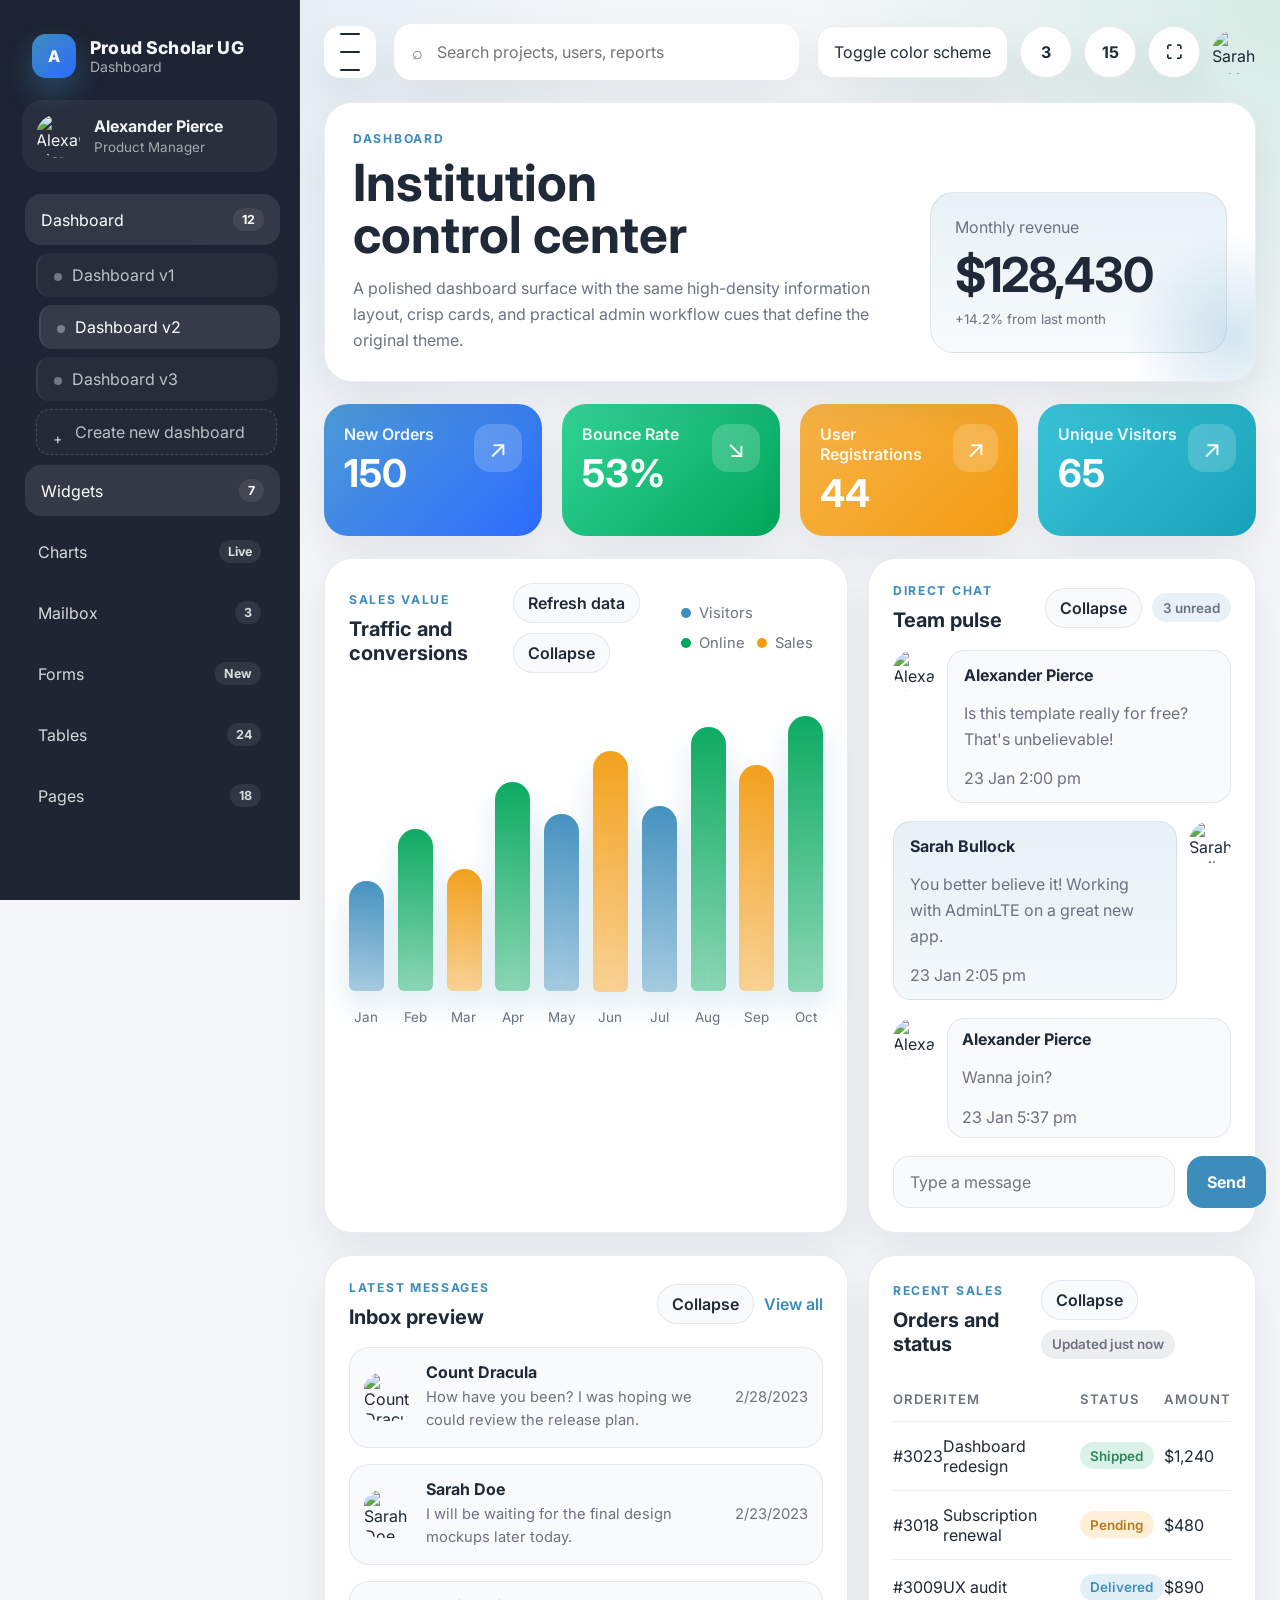
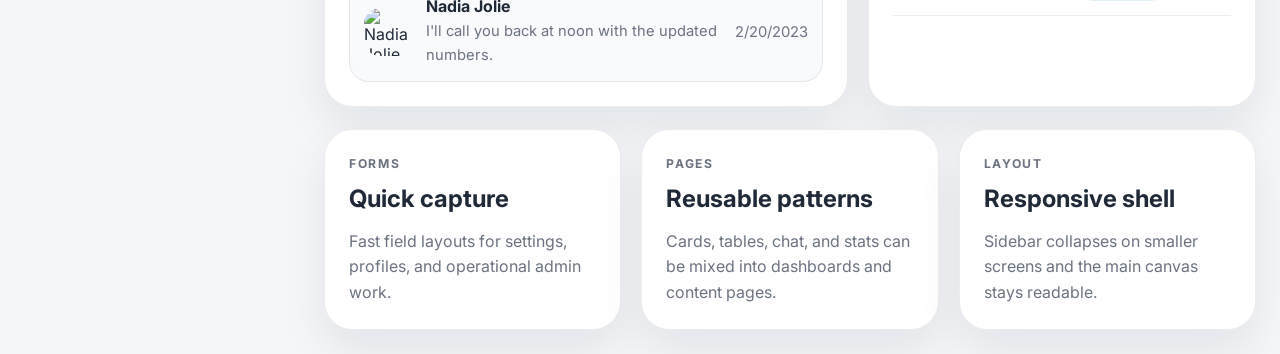
==== Proud-Scholar-UG/index.html @ bc89ce85 "first commit" ====
<!doctype html>
<html lang="en" data-theme="light">
  <head>
    <meta charset="UTF-8" />
    <meta name="viewport" content="width=device-width, initial-scale=1.0" />
    <title>Proud Scholar UG</title>
    <meta
      name="description"
      content="A responsive AdminLTE v4 inspired dashboard implementation with sidebar, navbar, cards, chat, and sales analytics."
    />
    <link rel="preconnect" href="https://fonts.googleapis.com" />
    <link rel="preconnect" href="https://fonts.gstatic.com" crossorigin />
    <link
      href="https://fonts.googleapis.com/css2?family=Inter:wght@400;500;600;700;800&display=swap"
      rel="stylesheet"
    />
    <link rel="stylesheet" href="styles.css" />
    <script defer src="app.js"></script>
  </head>
  <body>
    <div class="app-shell">
      <aside class="sidebar" aria-label="Primary navigation">
        <div class="brand">
          <div class="brand-mark">A</div>
          <div>
            <div class="brand-title">Proud Scholar UG</div>
            <div class="brand-subtitle">Dashboard</div>
          </div>
        </div>

        <div class="user-card">
          <img src="https://adminlte.io/themes/v4/assets/img/user2-160x160.jpg" alt="Alexander Pierce" />
          <div>
            <p>Alexander Pierce</p>
            <span>Product Manager</span>
          </div>
        </div>

        <nav class="menu">
          <div class="menu-group">
            <button class="menu-item menu-toggle" type="button" data-menu-toggle="dashboards" aria-expanded="false">
              <span>Dashboard</span><strong>12</strong>
            </button>
            <div class="menu-submenu" data-menu="dashboards" hidden>
              <a class="menu-subitem" href="#dashboard">Dashboard v1</a>
              <a class="menu-subitem" href="#widgets">Dashboard v2</a>
              <a class="menu-subitem" href="#pages">Dashboard v3</a>
              <button class="menu-subitem menu-subaction" type="button" data-create-dashboard>
                Create new dashboard
              </button>
            </div>
          </div>
          <a class="menu-item" href="#widgets"><span>Widgets</span><strong>7</strong></a>
          <a class="menu-item" href="#sales"><span>Charts</span><strong>Live</strong></a>
          <a class="menu-item" href="#messages"><span>Mailbox</span><strong>3</strong></a>
          <a class="menu-item" href="#forms"><span>Forms</span><strong>New</strong></a>
          <a class="menu-item" href="#tables"><span>Tables</span><strong>24</strong></a>
          <a class="menu-item" href="#pages"><span>Pages</span><strong>18</strong></a>
        </nav>

        
      </aside>

      <div class="backdrop" data-sidebar-close></div>

      <div class="main-area">
        <header class="topbar">
          <button class="icon-button" type="button" data-sidebar-toggle aria-label="Toggle sidebar">
            <span></span>
            <span></span>
            <span></span>
          </button>

          <div class="topbar-search" role="search">
            <span aria-hidden="true">⌕</span>
            <input type="search" placeholder="Search projects, users, reports" aria-label="Search" />
          </div>

          <div class="topbar-actions">
            <button class="pill-button" type="button" data-theme-toggle>Toggle color scheme</button>
            <div class="topbar-control">
              <button class="icon-chip" type="button" data-panel-toggle="messages" aria-haspopup="true" aria-expanded="false" aria-label="Messages">3</button>
              <div class="dropdown-panel" data-panel="messages" hidden>
                <div class="dropdown-head">
                  <strong>Messages</strong>
                  <span>3 unread</span>
                </div>
                <a href="#messages">Alexander Pierce invited you to a new project</a>
                <a href="#messages">Sarah Bullock shared updated mockups</a>
                <a href="#messages">Nadia Jolie sent a follow-up note</a>
              </div>
            </div>
            <div class="topbar-control">
              <button class="icon-chip" type="button" data-panel-toggle="notifications" aria-haspopup="true" aria-expanded="false" aria-label="Notifications">15</button>
              <div class="dropdown-panel" data-panel="notifications" hidden>
                <div class="dropdown-head">
                  <strong>Notifications</strong>
                  <span>15 unread</span>
                </div>
                <a href="#sales">New sales report generated</a>
                <a href="#tables">3 orders need review</a>
                <a href="#pages">System health is stable</a>
              </div>
            </div>
            <button class="icon-chip" type="button" data-fullscreen-toggle aria-label="Toggle fullscreen">⛶</button>
            <img class="avatar" src="https://adminlte.io/themes/v4/assets/img/user8-128x128.jpg" alt="Sarah Doe" />
          </div>
        </header>

        <section class="creator-panel card" data-creator-panel hidden aria-label="Create dashboard form">
          <div class="section-head creator-head">
            <div>
              <p class="eyebrow">Dashboard Builder</p>
              <h2>Create a new dashboard</h2>
            </div>
            <button class="tool-button" type="button" data-creator-close>Close</button>
          </div>

          <form class="creator-form" data-dashboard-form>
            <label class="field">
              <span>Role name</span>
              <input type="text" name="roleName" placeholder="Finance lead, sales manager, support lead" required />
            </label>

            <div class="field-grid">
              <label class="field">
                <span>Primary color</span>
                <input type="color" name="primaryColor" value="#3c8dbc" required />
              </label>
              <label class="field">
                <span>Accent color</span>
                <input type="color" name="accentColor" value="#00a65a" required />
              </label>
            </div>

            <label class="field">
              <span>Default mode</span>
              <select name="mode" class="select-input">
                <option value="light">Light</option>
                <option value="dark">Dark</option>
              </select>
            </label>

            <div class="field">
              <span>Sidebar features</span>
              <div class="feature-grid">
                <label><input type="checkbox" name="features" value="Overview" checked /> Overview</label>
                <label><input type="checkbox" name="features" value="Analytics" checked /> Analytics</label>
                <label><input type="checkbox" name="features" value="Messages" checked /> Messages</label>
                <label><input type="checkbox" name="features" value="Tasks" /> Tasks</label>
                <label><input type="checkbox" name="features" value="Tables" /> Tables</label>
                <label><input type="checkbox" name="features" value="Members" /> Members</label>
                <label><input type="checkbox" name="features" value="Settings" /> Settings</label>
                <label><input type="checkbox" name="features" value="Reports" /> Reports</label>
              </div>
            </div>

            <div class="creator-actions">
              <button class="pill-button primary-action" type="submit">Create dashboard</button>
              <p>Select the fields you want. The sidebar tree and content sections are generated from this form.</p>
            </div>
          </form>
        </section>

        <main class="content" id="dashboard">
          <section class="hero card">
            <div>
              <p class="eyebrow">Dashboard</p>
              <h1>Institution control center</h1>
              <p class="hero-copy">
                A polished dashboard surface with the same high-density information layout, crisp cards,
                and practical admin workflow cues that define the original theme.
              </p>
            </div>
            <div class="hero-metric">
              <span>Monthly revenue</span>
              <strong>$128,430</strong>
              <small>+14.2% from last month</small>
            </div>
          </section>

          <section class="stats-grid" aria-label="Key metrics">
            <article class="stat-card stat-blue">
              <div>
                <p>New Orders</p>
                <strong>150</strong>
              </div>
              <span>↗</span>
            </article>
            <article class="stat-card stat-green">
              <div>
                <p>Bounce Rate</p>
                <strong>53%</strong>
              </div>
              <span>↘</span>
            </article>
            <article class="stat-card stat-amber">
              <div>
                <p>User Registrations</p>
                <strong>44</strong>
              </div>
              <span>↗</span>
            </article>
            <article class="stat-card stat-cyan">
              <div>
                <p>Unique Visitors</p>
                <strong>65</strong>
              </div>
              <span>↗</span>
            </article>
          </section>

          <section class="layout-grid">
            <article class="card chart-card" id="sales">
              <div class="section-head">
                <div>
                  <p class="eyebrow">Sales Value</p>
                  <h2>Traffic and conversions</h2>
                </div>
                <div class="section-tools">
                  <button class="tool-button" type="button" data-chart-refresh>Refresh data</button>
                  <button class="tool-button" type="button" data-card-toggle="sales" aria-expanded="true">Collapse</button>
                </div>
                <div class="mini-legend">
                  <span><i class="dot blue"></i>Visitors</span>
                  <span><i class="dot green"></i>Online</span>
                  <span><i class="dot amber"></i>Sales</span>
                </div>
              </div>

              <div class="chart" aria-label="Sales value chart">
                <div class="chart-bars" aria-hidden="true">
                  <span style="--value: 38%"></span>
                  <span style="--value: 56%"></span>
                  <span style="--value: 42%"></span>
                  <span style="--value: 72%"></span>
                  <span style="--value: 61%"></span>
                  <span style="--value: 83%"></span>
                  <span style="--value: 64%"></span>
                  <span style="--value: 91%"></span>
                  <span style="--value: 78%"></span>
                  <span style="--value: 95%"></span>
                </div>
                <div class="chart-labels">
                  <span>Jan</span><span>Feb</span><span>Mar</span><span>Apr</span><span>May</span><span>Jun</span><span>Jul</span><span>Aug</span><span>Sep</span><span>Oct</span>
                </div>
              </div>
            </article>

            <article class="card chat-card" id="messages">
              <div class="section-head">
                <div>
                  <p class="eyebrow">Direct Chat</p>
                  <h2>Team pulse</h2>
                </div>
                <div class="section-tools">
                  <button class="tool-button" type="button" data-card-toggle="messages" aria-expanded="true">Collapse</button>
                  <span class="badge">3 unread</span>
                </div>
              </div>

              <div class="chat-thread">
                <div class="message incoming">
                  <img src="https://adminlte.io/themes/v4/assets/img/user1-128x128.jpg" alt="Alexander Pierce" />
                  <div>
                    <strong>Alexander Pierce</strong>
                    <p>Is this template really for free? That&apos;s unbelievable!</p>
                    <time>23 Jan 2:00 pm</time>
                  </div>
                </div>
                <div class="message outgoing">
                  <div>
                    <strong>Sarah Bullock</strong>
                    <p>You better believe it! Working with AdminLTE on a great new app.</p>
                    <time>23 Jan 2:05 pm</time>
                  </div>
                  <img src="https://adminlte.io/themes/v4/assets/img/user3-128x128.jpg" alt="Sarah Bullock" />
                </div>
                <div class="message incoming compact">
                  <img src="https://adminlte.io/themes/v4/assets/img/user1-128x128.jpg" alt="Alexander Pierce" />
                  <div>
                    <strong>Alexander Pierce</strong>
                    <p>Wanna join?</p>
                    <time>23 Jan 5:37 pm</time>
                  </div>
                </div>
              </div>

              <form class="chat-form" data-chat-form>
                <input type="text" placeholder="Type a message" aria-label="Type a message" />
                <button type="submit">Send</button>
              </form>
            </article>
          </section>

          <section class="layout-grid lower-grid" id="widgets">
            <article class="card list-card">
              <div class="section-head">
                <div>
                  <p class="eyebrow">Latest Messages</p>
                  <h2>Inbox preview</h2>
                </div>
                <div class="section-tools">
                  <button class="tool-button" type="button" data-card-toggle="inbox" aria-expanded="true">Collapse</button>
                  <a href="#" class="text-link">View all</a>
                </div>
              </div>

              <div class="message-list" id="inbox">
                <div class="message-row">
                  <img src="https://adminlte.io/themes/v4/assets/img/user2-160x160.jpg" alt="Count Dracula" />
                  <div>
                    <strong>Count Dracula</strong>
                    <p>How have you been? I was hoping we could review the release plan.</p>
                  </div>
                  <time>2/28/2023</time>
                </div>
                <div class="message-row">
                  <img src="https://adminlte.io/themes/v4/assets/img/user3-128x128.jpg" alt="Sarah Doe" />
                  <div>
                    <strong>Sarah Doe</strong>
                    <p>I will be waiting for the final design mockups later today.</p>
                  </div>
                  <time>2/23/2023</time>
                </div>
                <div class="message-row">
                  <img src="https://adminlte.io/themes/v4/assets/img/user4-128x128.jpg" alt="Nadia Jolie" />
                  <div>
                    <strong>Nadia Jolie</strong>
                    <p>I&apos;ll call you back at noon with the updated numbers.</p>
                  </div>
                  <time>2/20/2023</time>
                </div>
              </div>
            </article>

            <article class="card list-card" id="tables">
              <div class="section-head">
                <div>
                  <p class="eyebrow">Recent Sales</p>
                  <h2>Orders and status</h2>
                </div>
                <div class="section-tools">
                  <button class="tool-button" type="button" data-card-toggle="tables" aria-expanded="true">Collapse</button>
                  <span class="badge badge-soft">Updated just now</span>
                </div>
              </div>

              <table class="data-table" id="tables-body">
                <thead>
                  <tr>
                    <th>Order</th>
                    <th>Item</th>
                    <th>Status</th>
                    <th>Amount</th>
                  </tr>
                </thead>
                <tbody>
                  <tr>
                    <td>#3023</td>
                    <td>Dashboard redesign</td>
                    <td><span class="status status-green">Shipped</span></td>
                    <td>$1,240</td>
                  </tr>
                  <tr>
                    <td>#3018</td>
                    <td>Subscription renewal</td>
                    <td><span class="status status-amber">Pending</span></td>
                    <td>$480</td>
                  </tr>
                  <tr>
                    <td>#3009</td>
                    <td>UX audit</td>
                    <td><span class="status status-blue">Delivered</span></td>
                    <td>$890</td>
                  </tr>
                </tbody>
              </table>
            </article>
          </section>

          <section class="cards-row" id="pages">
            <article class="card feature-card" id="forms">
              <p class="eyebrow">Forms</p>
              <h2>Quick capture</h2>
              <p>Fast field layouts for settings, profiles, and operational admin work.</p>
            </article>
            <article class="card feature-card" id="pages-list">
              <p class="eyebrow">Pages</p>
              <h2>Reusable patterns</h2>
              <p>Cards, tables, chat, and stats can be mixed into dashboards and content pages.</p>
            </article>
            <article class="card feature-card">
              <p class="eyebrow">Layout</p>
              <h2>Responsive shell</h2>
              <p>Sidebar collapses on smaller screens and the main canvas stays readable.</p>
            </article>
          </section>
        </main>
      </div>
    </div>
    <div class="toast-stack" aria-live="polite" aria-atomic="true"></div>
  </body>
</html>
---- Proud-Scholar-UG/styles.css ----
:root {
  color-scheme: light;
  --bg: #f4f6f9;
  --surface: #ffffff;
  --surface-alt: #f8fafc;
  --surface-strong: #eef2f7;
  --text: #1f2937;
  --muted: #6b7280;
  --border: rgba(15, 23, 42, 0.08);
  --blue: #3c8dbc;
  --green: #00a65a;
  --amber: #f39c12;
  --cyan: #17a2b8;
  --shadow: 0 20px 45px rgba(15, 23, 42, 0.08);
  --radius-xl: 28px;
  --radius-lg: 22px;
  --radius-md: 16px;
}

html[data-theme="dark"] {
  color-scheme: dark;
  --bg: #0f172a;
  --surface: #111827;
  --surface-alt: #172033;
  --surface-strong: #1f2937;
  --text: #e5e7eb;
  --muted: #9ca3af;
  --border: rgba(255, 255, 255, 0.08);
  --shadow: 0 24px 50px rgba(0, 0, 0, 0.3);
}

* {
  box-sizing: border-box;
}

body {
  margin: 0;
  min-height: 100vh;
  font-family: "Inter", system-ui, -apple-system, BlinkMacSystemFont, "Segoe UI", sans-serif;
  color: var(--text);
  background:
    radial-gradient(circle at top left, rgba(60, 141, 188, 0.15), transparent 26%),
    radial-gradient(circle at top right, rgba(0, 166, 90, 0.12), transparent 20%),
    var(--bg);
}

img {
  display: block;
  max-width: 100%;
}

button,
input {
  font: inherit;
}

button {
  cursor: pointer;
}

.app-shell {
  display: grid;
  grid-template-columns: 300px minmax(0, 1fr);
  min-height: 100vh;
}

.app-shell.sidebar-collapsed {
  grid-template-columns: 96px minmax(0, 1fr);
}

.sidebar {
  position: sticky;
  top: 0;
  height: 100vh;
  padding: 26px 22px;
  background: rgba(17, 24, 39, 0.94);
  color: #f3f4f6;
  border-right: 1px solid rgba(255, 255, 255, 0.06);
  overflow: auto;
}

.app-shell.sidebar-collapsed .sidebar {
  padding-inline: 14px;
}

.app-shell.sidebar-collapsed .brand,
.app-shell.sidebar-collapsed .user-card,
.app-shell.sidebar-collapsed .sidebar-note {
  justify-content: center;
}

.app-shell.sidebar-collapsed .brand > div:last-child,
.app-shell.sidebar-collapsed .user-card div,
.app-shell.sidebar-collapsed .menu-item span,
.app-shell.sidebar-collapsed .menu-item strong,
.app-shell.sidebar-collapsed .sidebar-note {
  display: none;
}

.app-shell.sidebar-collapsed .menu-item {
  justify-content: center;
  padding-inline: 0;
}

.brand {
  display: flex;
  align-items: center;
  gap: 14px;
  padding: 8px 10px 22px;
}

.brand-mark {
  width: 44px;
  height: 44px;
  border-radius: 14px;
  display: grid;
  place-items: center;
  font-weight: 800;
  color: #fff;
  background: linear-gradient(135deg, var(--blue), #2d6cff);
  box-shadow: 0 14px 28px rgba(60, 141, 188, 0.35);
}

.brand-title {
  font-size: 1.1rem;
  font-weight: 800;
  letter-spacing: 0.01em;
}

.brand-subtitle {
  color: rgba(255, 255, 255, 0.62);
  font-size: 0.88rem;
}

.user-card {
  display: flex;
  align-items: center;
  gap: 14px;
  padding: 14px;
  border-radius: 20px;
  background: rgba(255, 255, 255, 0.05);
  margin-bottom: 22px;
}

.user-card img,
.avatar {
  width: 44px;
  height: 44px;
  border-radius: 50%;
  object-fit: cover;
}

.user-card p,
.user-card span {
  margin: 0;
}

.user-card p {
  font-weight: 700;
}

.user-card span {
  color: rgba(255, 255, 255, 0.58);
  font-size: 0.84rem;
}


.generated-dashboard-group {
  margin-top: 4px;
}

.generated-dashboard-group .menu-submenu {
  padding-left: 14px;
}

.generated-dashboard-toggle {
  border-left: 3px solid rgba(255, 255, 255, 0.18);
}
.menu {
  display: grid;
  gap: 10px;
}

.menu-group {
  display: grid;
  gap: 8px;
}
.menu-item {
  display: flex;
  align-items: center;
  justify-content: space-between;
  gap: 12px;
  padding: 14px 16px;
  color: rgba(255, 255, 255, 0.82);
  text-decoration: none;
  border-radius: 16px;
  background: transparent;
  transition: transform 180ms ease, background-color 180ms ease, color 180ms ease;
}

.menu-item:hover,
.menu-item.active {
  background: rgba(255, 255, 255, 0.09);
  color: #fff;
  transform: translateX(3px);
}

.menu-toggle {
  width: 100%;
  border: 0;
  text-align: left;
}

.menu-submenu {
  display: grid;
  gap: 8px;
  padding-left: 14px;
}

.menu-subitem {
  display: block;
  padding: 12px 16px;
  border-radius: 14px;
  color: rgba(255, 255, 255, 0.7);
  text-decoration: none;
  background: rgba(255, 255, 255, 0.04);
  border-left: 2px solid rgba(255, 255, 255, 0.08);
  transition: background-color 180ms ease, color 180ms ease, transform 180ms ease;
}

.menu-subitem:hover,
.menu-subitem.active {
  background: rgba(255, 255, 255, 0.1);
  color: #fff;
  transform: translateX(3px);
}

.menu-subitem::before {
  content: "";
  display: inline-block;
  width: 8px;
  height: 8px;
  margin-right: 10px;
  border-radius: 999px;
  background: rgba(255, 255, 255, 0.35);
  vertical-align: middle;
}

.menu-subaction {
  width: 100%;
  border: 1px dashed rgba(255, 255, 255, 0.18);
  background: rgba(255, 255, 255, 0.02);
  text-align: left;
}

.menu-subaction::before {
  content: "+";
  display: inline-grid;
  place-items: center;
  width: 8px;
  height: 8px;
  margin-right: 10px;
  border-radius: 999px;
  background: transparent;
  color: rgba(255, 255, 255, 0.8);
  font-size: 0.9rem;
  vertical-align: middle;
}
.menu-item strong {
  padding: 0.25rem 0.55rem;
  border-radius: 999px;
  background: rgba(255, 255, 255, 0.08);
  font-size: 0.78rem;
}

.app-shell.sidebar-collapsed .menu-submenu {
  display: none;
}

.sidebar-note {
  margin-top: 24px;
  padding: 18px;
  border-radius: 20px;
  background: linear-gradient(135deg, rgba(60, 141, 188, 0.16), rgba(15, 23, 42, 0));
  border: 1px solid rgba(255, 255, 255, 0.06);
}

.sidebar-note h2,
.hero h1,
.card h2,
.feature-card h2 {
  margin: 0;
}

.sidebar-note p,
.hero-copy,
.feature-card p,
.chat-thread p,
.message-row p {
  color: var(--muted);
  line-height: 1.6;
}

.backdrop {
  display: none;
}

.main-area {
  padding: 24px;
  min-width: 0;
}

.creator-panel {
  padding: 22px;
  margin-bottom: 22px;
  border: 1px solid var(--border);
}

.creator-head {
  margin-bottom: 16px;
}

.creator-form {
  display: grid;
  gap: 16px;
}

.field {
  display: grid;
  gap: 8px;
}

.field span {
  font-weight: 600;
}

.field input[type="text"] {
  min-height: 52px;
  padding: 0 16px;
  border-radius: 16px;
  border: 1px solid var(--border);
  background: var(--surface-alt);
  color: var(--text);
  outline: none;
}

.field input[type="color"] {
  width: 100%;
  min-height: 52px;
  padding: 6px;
  border-radius: 16px;
  border: 1px solid var(--border);
  background: var(--surface-alt);
}

.select-input {
  min-height: 52px;
  padding: 0 16px;
  border-radius: 16px;
  border: 1px solid var(--border);
  background: var(--surface-alt);
  color: var(--text);
  outline: none;
}

.field-grid {
  display: grid;
  grid-template-columns: repeat(2, minmax(0, 1fr));
  gap: 16px;
}

.feature-grid {
  display: grid;
  grid-template-columns: repeat(2, minmax(0, 1fr));
  gap: 12px;
  padding: 14px;
  border-radius: 18px;
  border: 1px solid var(--border);
  background: var(--surface-alt);
}

.feature-grid label {
  display: flex;
  align-items: center;
  gap: 10px;
  padding: 10px 12px;
  border-radius: 14px;
  background: var(--surface);
  border: 1px solid var(--border);
}

.creator-actions {
  display: flex;
  align-items: center;
  gap: 16px;
  justify-content: space-between;
  flex-wrap: wrap;
}

.creator-actions p {
  margin: 0;
  color: var(--muted);
  max-width: 48ch;
}

.primary-action {
  background: linear-gradient(135deg, var(--blue), #2d6cff);
  color: #fff;
  border: 0;
}

.custom-dashboard {
  padding: 24px;
  border-top: 4px solid var(--dashboard-primary, var(--blue));
  background: linear-gradient(180deg, rgba(60, 141, 188, 0.04), transparent 22%), var(--surface);
}

.custom-dashboard-grid {
  display: grid;
  grid-template-columns: repeat(2, minmax(0, 1fr));
  gap: 18px;
  margin-top: 18px;
}

.custom-feature-card {
  padding: 18px;
  border-radius: 20px;
  background: var(--surface-alt);
  border: 1px solid var(--border);
  border-top: 3px solid var(--dashboard-accent, var(--green));
}

.custom-feature-card h3 {
  margin: 0 0 10px;
  font-size: 1rem;
}

.feature-pills {
  display: flex;
  flex-wrap: wrap;
  gap: 8px;
}

.feature-pill {
  padding: 0.35rem 0.7rem;
  border-radius: 999px;
  font-size: 0.82rem;
  color: #fff;
}

.custom-dashboard .eyebrow {
  color: var(--dashboard-primary, var(--blue));
}

.topbar {
  display: grid;
  grid-template-columns: auto minmax(0, 1fr) auto;
  gap: 18px;
  align-items: center;
  margin-bottom: 22px;
}

.icon-button {
  width: 52px;
  height: 52px;
  border: 0;
  border-radius: 16px;
  background: var(--surface);
  box-shadow: var(--shadow);
  display: grid;
  place-items: center;
  gap: 4px;
}

.icon-button span {
  width: 20px;
  height: 2px;
  border-radius: 999px;
  background: var(--text);
  display: block;
}

.topbar-search {
  display: flex;
  align-items: center;
  gap: 12px;
  min-height: 56px;
  padding: 0 18px;
  border-radius: 18px;
  background: var(--surface);
  box-shadow: var(--shadow);
}

.topbar-search span {
  color: var(--muted);
  font-size: 1.1rem;
}

.topbar-search input {
  width: 100%;
  border: 0;
  background: transparent;
  outline: none;
  color: var(--text);
}

.topbar-actions {
  display: flex;
  align-items: center;
  gap: 12px;
}

.topbar-control {
  position: relative;
}

.pill-button,
.icon-chip {
  min-height: 52px;
  padding: 0 16px;
  border-radius: 16px;
  border: 1px solid var(--border);
  background: var(--surface);
  color: var(--text);
  box-shadow: var(--shadow);
}

.icon-chip {
  width: 52px;
  padding: 0;
  border-radius: 50%;
  font-weight: 700;
}

.dropdown-panel {
  position: absolute;
  top: calc(100% + 12px);
  right: 0;
  width: min(92vw, 320px);
  padding: 12px;
  border-radius: 20px;
  background: var(--surface);
  border: 1px solid var(--border);
  box-shadow: var(--shadow);
  z-index: 25;
}

.dropdown-head {
  display: flex;
  align-items: baseline;
  justify-content: space-between;
  gap: 12px;
  padding: 6px 6px 12px;
  border-bottom: 1px solid var(--border);
  margin-bottom: 8px;
}

.dropdown-head strong {
  font-size: 0.96rem;
}

.dropdown-head span {
  font-size: 0.84rem;
  color: var(--muted);
}

.dropdown-panel a {
  display: block;
  padding: 10px 6px;
  border-radius: 12px;
  color: var(--text);
  text-decoration: none;
}

.dropdown-panel a:hover {
  background: var(--surface-alt);
}

.content {
  display: grid;
  gap: 22px;
}

.card {
  background: var(--surface);
  border: 1px solid var(--border);
  border-radius: var(--radius-xl);
  box-shadow: var(--shadow);
}

.hero {
  display: grid;
  grid-template-columns: minmax(0, 1.5fr) minmax(220px, 0.8fr);
  gap: 20px;
  padding: 28px;
  overflow: hidden;
  position: relative;
}

.hero::after {
  content: "";
  position: absolute;
  inset: auto -80px -60px auto;
  width: 210px;
  height: 210px;
  border-radius: 50%;
  background: radial-gradient(circle, rgba(60, 141, 188, 0.22), transparent 70%);
}

.eyebrow {
  margin: 0 0 10px;
  text-transform: uppercase;
  letter-spacing: 0.14em;
  font-size: 0.76rem;
  font-weight: 700;
  color: var(--blue);
}

.hero h1 {
  font-size: clamp(2rem, 4vw, 3.4rem);
  line-height: 1.02;
  max-width: 12ch;
}

.hero-copy {
  max-width: 60ch;
  margin-bottom: 0;
}

.hero-metric {
  align-self: end;
  padding: 24px;
  border-radius: 24px;
  background: linear-gradient(180deg, rgba(60, 141, 188, 0.12), rgba(60, 141, 188, 0.04));
  border: 1px solid var(--border);
}

.hero-metric span,
.hero-metric small,
.section-head .badge,
.message-row time,
.chat-thread time {
  color: var(--muted);
}

.hero-metric strong {
  display: block;
  margin: 8px 0 4px;
  font-size: clamp(1.8rem, 4vw, 3rem);
  letter-spacing: -0.04em;
}

.stats-grid,
.layout-grid,
.cards-row {
  display: grid;
  gap: 20px;
}

.stats-grid {
  grid-template-columns: repeat(4, minmax(0, 1fr));
}

.stat-card {
  padding: 20px;
  border-radius: 24px;
  color: #fff;
  display: flex;
  align-items: flex-start;
  justify-content: space-between;
  min-height: 132px;
  box-shadow: var(--shadow);
}

.stat-card p,
.stat-card strong {
  margin: 0;
}

.stat-card p {
  font-weight: 600;
  opacity: 0.92;
}

.stat-card strong {
  display: block;
  margin-top: 10px;
  font-size: 2.4rem;
  line-height: 1;
}

.stat-card span {
  font-size: 1.5rem;
  width: 48px;
  height: 48px;
  display: grid;
  place-items: center;
  border-radius: 16px;
  background: rgba(255, 255, 255, 0.18);
}

.stat-blue {
  background: linear-gradient(135deg, #4c9bd6, #2d6cff);
}

.stat-green {
  background: linear-gradient(135deg, #34d399, #00a65a);
}

.stat-amber {
  background: linear-gradient(135deg, #f6b347, #f39c12);
}

.stat-cyan {
  background: linear-gradient(135deg, #3bc4d9, #17a2b8);
}

.layout-grid {
  grid-template-columns: minmax(0, 1.35fr) minmax(0, 1fr);
}

.chart-card,
.chat-card,
.list-card,
.feature-card {
  padding: 24px;
}

.section-head {
  display: flex;
  align-items: center;
  justify-content: space-between;
  gap: 14px;
  margin-bottom: 18px;
}

.section-tools {
  display: flex;
  align-items: center;
  flex-wrap: wrap;
  gap: 10px;
}

.tool-button {
  min-height: 40px;
  padding: 0 14px;
  border-radius: 999px;
  border: 1px solid var(--border);
  background: var(--surface-alt);
  color: var(--text);
  font-weight: 600;
}

.section-head h2 {
  font-size: 1.25rem;
}

.mini-legend {
  display: flex;
  align-items: center;
  flex-wrap: wrap;
  gap: 12px;
  color: var(--muted);
  font-size: 0.92rem;
}

.mini-legend span {
  display: inline-flex;
  align-items: center;
  gap: 8px;
}

.dot {
  width: 10px;
  height: 10px;
  border-radius: 50%;
  display: inline-block;
}

.dot.blue {
  background: var(--blue);
}

.dot.green {
  background: var(--green);
}

.dot.amber {
  background: var(--amber);
}

.chart {
  display: grid;
  gap: 18px;
}

.chart-bars {

.card.is-collapsed > :not(.section-head) {
  display: none;
}

.card.is-collapsed {
  min-height: auto;
}
  min-height: 300px;
  display: grid;
  grid-template-columns: repeat(10, minmax(0, 1fr));
  align-items: end;
  gap: 14px;
  padding: 10px 0 0;
}

.chart-bars span {
  display: block;
  height: var(--value);
  min-height: 36px;
  border-radius: 18px 18px 6px 6px;
  background: linear-gradient(180deg, rgba(60, 141, 188, 0.95), rgba(60, 141, 188, 0.45));
  box-shadow: 0 16px 30px rgba(60, 141, 188, 0.18);
  animation: rise 700ms ease both;
}

.chart-bars span:nth-child(2n) {
  background: linear-gradient(180deg, rgba(0, 166, 90, 0.95), rgba(0, 166, 90, 0.45));
}

.chart-bars span:nth-child(3n) {
  background: linear-gradient(180deg, rgba(243, 156, 18, 0.95), rgba(243, 156, 18, 0.45));
}

.chart-labels {
  display: grid;
  grid-template-columns: repeat(10, minmax(0, 1fr));
  gap: 14px;
  color: var(--muted);
  font-size: 0.84rem;
  text-align: center;
}

.chat-thread {
  display: grid;
  gap: 18px;
}

.message {
  display: flex;
  align-items: flex-start;
  gap: 12px;
}

.message img {
  width: 42px;
  height: 42px;
  border-radius: 50%;
  object-fit: cover;
  flex: 0 0 auto;
}

.message div {
  flex: 1;
  padding: 14px 16px;
  border-radius: 18px;
  background: var(--surface-alt);
  border: 1px solid var(--border);
}

.message.outgoing {
  justify-content: flex-end;
}

.message.outgoing div {
  background: linear-gradient(180deg, rgba(60, 141, 188, 0.12), rgba(60, 141, 188, 0.06));
}

.message.compact div {
  padding: 10px 14px;
}

.message strong,
.message-row strong {
  display: block;
  margin-bottom: 4px;
}

.chat-form {
  display: flex;
  gap: 12px;
  margin-top: 18px;
}

.chat-form input {
  flex: 1;
  min-height: 52px;
  border-radius: 16px;
  border: 1px solid var(--border);
  background: var(--surface-alt);
  color: var(--text);
  padding: 0 16px;
  outline: none;
}

.chat-form button {
  border: 0;
  padding: 0 20px;
  border-radius: 16px;
  background: var(--blue);
  color: #fff;
  font-weight: 700;
}

.text-link {
  color: var(--blue);
  text-decoration: none;
  font-weight: 600;
}

.message-list {
  display: grid;
  gap: 16px;
}

.message-row {
  display: grid;
  grid-template-columns: 48px minmax(0, 1fr) auto;
  gap: 14px;
  align-items: center;
  padding: 14px;
  border-radius: 20px;
  background: var(--surface-alt);
  border: 1px solid var(--border);
}

.message-row img {
  width: 48px;
  height: 48px;
  border-radius: 16px;
  object-fit: cover;
}

.message-row p,
.message-row time {
  margin: 0;
  font-size: 0.92rem;
}

.data-table {
  width: 100%;
  border-collapse: collapse;
}

.data-table.is-collapsed {
  display: none;
}

.data-table th,
.data-table td {
  padding: 14px 0;
  border-bottom: 1px solid var(--border);
  text-align: left;
}

.data-table th {
  color: var(--muted);
  font-size: 0.82rem;
  font-weight: 600;
  text-transform: uppercase;
  letter-spacing: 0.08em;
}

.status {
  display: inline-flex;
  align-items: center;
  padding: 0.35rem 0.65rem;
  border-radius: 999px;
  font-size: 0.84rem;
  font-weight: 600;
}

.status-green {
  background: rgba(0, 166, 90, 0.14);
  color: #2f855a;
}

.status-amber {
  background: rgba(243, 156, 18, 0.16);
  color: #b7791f;
}

.status-blue {
  background: rgba(60, 141, 188, 0.14);
  color: var(--blue);
}

.badge {
  padding: 0.4rem 0.7rem;
  border-radius: 999px;
  background: rgba(60, 141, 188, 0.12);
  color: var(--blue);
  font-weight: 600;
  font-size: 0.84rem;
}

.badge-soft {
  background: rgba(107, 114, 128, 0.12);
  color: var(--muted);
}

.cards-row {
  grid-template-columns: repeat(3, minmax(0, 1fr));
}

.feature-card p:last-child {
  margin-bottom: 0;
}

.toast-stack {
  position: fixed;
  right: 20px;
  bottom: 20px;
  display: grid;
  gap: 12px;
  z-index: 40;
}

.toast {
  min-width: 240px;
  max-width: 320px;
  padding: 14px 16px;
  border-radius: 18px;
  background: var(--surface);
  border: 1px solid var(--border);
  box-shadow: var(--shadow);
}

.toast strong {
  display: block;
  margin-bottom: 4px;
}

.toast p {
  margin: 0;
  color: var(--muted);
  font-size: 0.92rem;
}

@keyframes rise {
  from {
    transform: scaleY(0.4);
    transform-origin: bottom;
    opacity: 0.4;
  }
  to {
    transform: scaleY(1);
    opacity: 1;
  }
}

@media (max-width: 1200px) {
  .stats-grid {
    grid-template-columns: repeat(2, minmax(0, 1fr));
  }

  .layout-grid,
  .cards-row,
  .hero {
    grid-template-columns: 1fr;
  }
}

@media (max-width: 980px) {
  .app-shell {
    grid-template-columns: 1fr;
  }

  .app-shell.sidebar-collapsed {
    grid-template-columns: 1fr;
  }

  .sidebar {
    position: fixed;
    inset: 0 auto 0 0;
    width: min(86vw, 320px);
    transform: translateX(-102%);
    transition: transform 220ms ease;
    z-index: 30;
  }

  .app-shell.sidebar-open .sidebar {
    transform: translateX(0);
  }

  .backdrop {
    display: block;
    position: fixed;
    inset: 0;
    background: rgba(15, 23, 42, 0.48);
    opacity: 0;
    pointer-events: none;
    transition: opacity 220ms ease;
    z-index: 20;
  }

  .app-shell.sidebar-open .backdrop {
    opacity: 1;
    pointer-events: auto;
  }

  .main-area {
    padding: 18px;
  }

  .topbar {
    grid-template-columns: auto 1fr;
  }

  .topbar-actions {
    grid-column: 1 / -1;
    justify-content: flex-end;
    flex-wrap: wrap;
  }
}

@media (max-width: 640px) {
  .stats-grid,
  .cards-row {
    grid-template-columns: 1fr;
  }

  .section-head,
  .chat-form,
  .message-row {
    grid-template-columns: 1fr;
  }

  .section-head {
    align-items: flex-start;
    flex-direction: column;
  }

  .topbar {
    grid-template-columns: 1fr;
  }

  .topbar-search {
    order: 3;
    grid-column: 1 / -1;
  }

  .topbar-actions {
    justify-content: space-between;
  }

  .message-row {
    align-items: flex-start;
  }

  .dropdown-panel {
    left: 0;
    right: auto;
  }

  .chart-bars,
  .chart-labels {
    gap: 8px;
  }

  .toast-stack {
    left: 14px;
    right: 14px;
  }
}
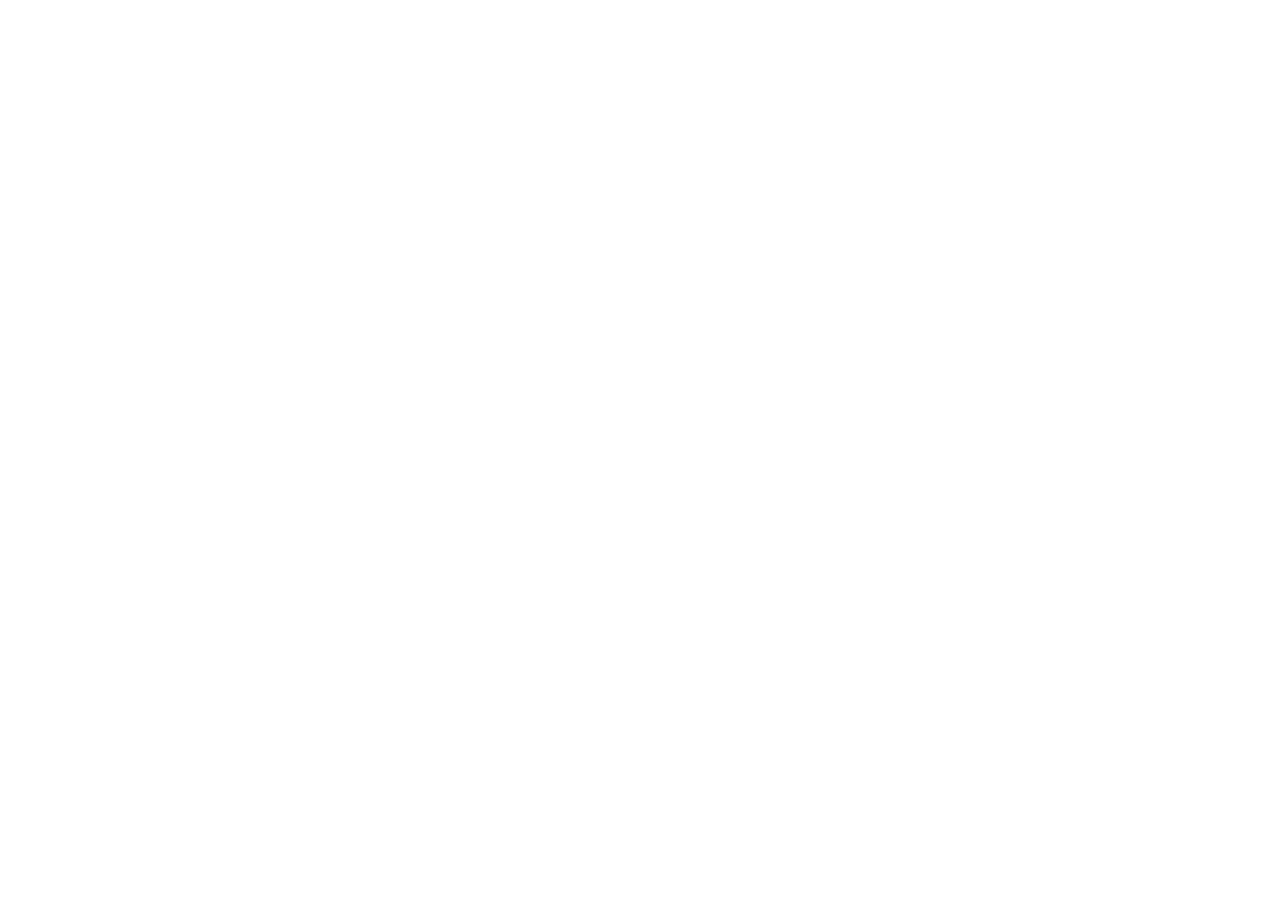
==== commit 1c2844d6: "Add dashboard-related migrations, signals, and debug scripts - Created a new migration for dashboard" ====
--- a/Proud-Scholar-UG/index.html
+++ b/Proud-Scholar-UG/index.html
@@ -14,391 +14,23 @@
       href="https://fonts.googleapis.com/css2?family=Inter:wght@400;500;600;700;800&display=swap"
       rel="stylesheet"
     />
-    <link rel="stylesheet" href="styles.css" />
-    <script defer src="app.js"></script>
+    <link rel="stylesheet" href="/static/styles.css" />
   </head>
   <body>
-    <div class="app-shell">
-      <aside class="sidebar" aria-label="Primary navigation">
-        <div class="brand">
-          <div class="brand-mark">A</div>
-          <div>
-            <div class="brand-title">Proud Scholar UG</div>
-            <div class="brand-subtitle">Dashboard</div>
-          </div>
-        </div>
-
-        <div class="user-card">
-          <img src="https://adminlte.io/themes/v4/assets/img/user2-160x160.jpg" alt="Alexander Pierce" />
-          <div>
-            <p>Alexander Pierce</p>
-            <span>Product Manager</span>
-          </div>
-        </div>
-
-        <nav class="menu">
-          <div class="menu-group">
-            <button class="menu-item menu-toggle" type="button" data-menu-toggle="dashboards" aria-expanded="false">
-              <span>Dashboard</span><strong>12</strong>
-            </button>
-            <div class="menu-submenu" data-menu="dashboards" hidden>
-              <a class="menu-subitem" href="#dashboard">Dashboard v1</a>
-              <a class="menu-subitem" href="#widgets">Dashboard v2</a>
-              <a class="menu-subitem" href="#pages">Dashboard v3</a>
-              <button class="menu-subitem menu-subaction" type="button" data-create-dashboard>
-                Create new dashboard
-              </button>
-            </div>
-          </div>
-          <a class="menu-item" href="#widgets"><span>Widgets</span><strong>7</strong></a>
-          <a class="menu-item" href="#sales"><span>Charts</span><strong>Live</strong></a>
-          <a class="menu-item" href="#messages"><span>Mailbox</span><strong>3</strong></a>
-          <a class="menu-item" href="#forms"><span>Forms</span><strong>New</strong></a>
-          <a class="menu-item" href="#tables"><span>Tables</span><strong>24</strong></a>
-          <a class="menu-item" href="#pages"><span>Pages</span><strong>18</strong></a>
-        </nav>
-
-        
-      </aside>
-
-      <div class="backdrop" data-sidebar-close></div>
-
-      <div class="main-area">
-        <header class="topbar">
-          <button class="icon-button" type="button" data-sidebar-toggle aria-label="Toggle sidebar">
-            <span></span>
-            <span></span>
-            <span></span>
-          </button>
-
-          <div class="topbar-search" role="search">
-            <span aria-hidden="true">⌕</span>
-            <input type="search" placeholder="Search projects, users, reports" aria-label="Search" />
-          </div>
-
-          <div class="topbar-actions">
-            <button class="pill-button" type="button" data-theme-toggle>Toggle color scheme</button>
-            <div class="topbar-control">
-              <button class="icon-chip" type="button" data-panel-toggle="messages" aria-haspopup="true" aria-expanded="false" aria-label="Messages">3</button>
-              <div class="dropdown-panel" data-panel="messages" hidden>
-                <div class="dropdown-head">
-                  <strong>Messages</strong>
-                  <span>3 unread</span>
-                </div>
-                <a href="#messages">Alexander Pierce invited you to a new project</a>
-                <a href="#messages">Sarah Bullock shared updated mockups</a>
-                <a href="#messages">Nadia Jolie sent a follow-up note</a>
-              </div>
-            </div>
-            <div class="topbar-control">
-              <button class="icon-chip" type="button" data-panel-toggle="notifications" aria-haspopup="true" aria-expanded="false" aria-label="Notifications">15</button>
-              <div class="dropdown-panel" data-panel="notifications" hidden>
-                <div class="dropdown-head">
-                  <strong>Notifications</strong>
-                  <span>15 unread</span>
-                </div>
-                <a href="#sales">New sales report generated</a>
-                <a href="#tables">3 orders need review</a>
-                <a href="#pages">System health is stable</a>
-              </div>
-            </div>
-            <button class="icon-chip" type="button" data-fullscreen-toggle aria-label="Toggle fullscreen">⛶</button>
-            <img class="avatar" src="https://adminlte.io/themes/v4/assets/img/user8-128x128.jpg" alt="Sarah Doe" />
-          </div>
-        </header>
-
-        <section class="creator-panel card" data-creator-panel hidden aria-label="Create dashboard form">
-          <div class="section-head creator-head">
-            <div>
-              <p class="eyebrow">Dashboard Builder</p>
-              <h2>Create a new dashboard</h2>
-            </div>
-            <button class="tool-button" type="button" data-creator-close>Close</button>
-          </div>
-
-          <form class="creator-form" data-dashboard-form>
-            <label class="field">
-              <span>Role name</span>
-              <input type="text" name="roleName" placeholder="Finance lead, sales manager, support lead" required />
-            </label>
-
-            <div class="field-grid">
-              <label class="field">
-                <span>Primary color</span>
-                <input type="color" name="primaryColor" value="#3c8dbc" required />
-              </label>
-              <label class="field">
-                <span>Accent color</span>
-                <input type="color" name="accentColor" value="#00a65a" required />
-              </label>
-            </div>
-
-            <label class="field">
-              <span>Default mode</span>
-              <select name="mode" class="select-input">
-                <option value="light">Light</option>
-                <option value="dark">Dark</option>
-              </select>
-            </label>
-
-            <div class="field">
-              <span>Sidebar features</span>
-              <div class="feature-grid">
-                <label><input type="checkbox" name="features" value="Overview" checked /> Overview</label>
-                <label><input type="checkbox" name="features" value="Analytics" checked /> Analytics</label>
-                <label><input type="checkbox" name="features" value="Messages" checked /> Messages</label>
-                <label><input type="checkbox" name="features" value="Tasks" /> Tasks</label>
-                <label><input type="checkbox" name="features" value="Tables" /> Tables</label>
-                <label><input type="checkbox" name="features" value="Members" /> Members</label>
-                <label><input type="checkbox" name="features" value="Settings" /> Settings</label>
-                <label><input type="checkbox" name="features" value="Reports" /> Reports</label>
-              </div>
-            </div>
-
-            <div class="creator-actions">
-              <button class="pill-button primary-action" type="submit">Create dashboard</button>
-              <p>Select the fields you want. The sidebar tree and content sections are generated from this form.</p>
-            </div>
-          </form>
-        </section>
-
-        <main class="content" id="dashboard">
-          <section class="hero card">
-            <div>
-              <p class="eyebrow">Dashboard</p>
-              <h1>Institution control center</h1>
-              <p class="hero-copy">
-                A polished dashboard surface with the same high-density information layout, crisp cards,
-                and practical admin workflow cues that define the original theme.
-              </p>
-            </div>
-            <div class="hero-metric">
-              <span>Monthly revenue</span>
-              <strong>$128,430</strong>
-              <small>+14.2% from last month</small>
-            </div>
-          </section>
-
-          <section class="stats-grid" aria-label="Key metrics">
-            <article class="stat-card stat-blue">
-              <div>
-                <p>New Orders</p>
-                <strong>150</strong>
-              </div>
-              <span>↗</span>
-            </article>
-            <article class="stat-card stat-green">
-              <div>
-                <p>Bounce Rate</p>
-                <strong>53%</strong>
-              </div>
-              <span>↘</span>
-            </article>
-            <article class="stat-card stat-amber">
-              <div>
-                <p>User Registrations</p>
-                <strong>44</strong>
-              </div>
-              <span>↗</span>
-            </article>
-            <article class="stat-card stat-cyan">
-              <div>
-                <p>Unique Visitors</p>
-                <strong>65</strong>
-              </div>
-              <span>↗</span>
-            </article>
-          </section>
-
-          <section class="layout-grid">
-            <article class="card chart-card" id="sales">
-              <div class="section-head">
-                <div>
-                  <p class="eyebrow">Sales Value</p>
-                  <h2>Traffic and conversions</h2>
-                </div>
-                <div class="section-tools">
-                  <button class="tool-button" type="button" data-chart-refresh>Refresh data</button>
-                  <button class="tool-button" type="button" data-card-toggle="sales" aria-expanded="true">Collapse</button>
-                </div>
-                <div class="mini-legend">
-                  <span><i class="dot blue"></i>Visitors</span>
-                  <span><i class="dot green"></i>Online</span>
-                  <span><i class="dot amber"></i>Sales</span>
-                </div>
-              </div>
-
-              <div class="chart" aria-label="Sales value chart">
-                <div class="chart-bars" aria-hidden="true">
-                  <span style="--value: 38%"></span>
-                  <span style="--value: 56%"></span>
-                  <span style="--value: 42%"></span>
-                  <span style="--value: 72%"></span>
-                  <span style="--value: 61%"></span>
-                  <span style="--value: 83%"></span>
-                  <span style="--value: 64%"></span>
-                  <span style="--value: 91%"></span>
-                  <span style="--value: 78%"></span>
-                  <span style="--value: 95%"></span>
-                </div>
-                <div class="chart-labels">
-                  <span>Jan</span><span>Feb</span><span>Mar</span><span>Apr</span><span>May</span><span>Jun</span><span>Jul</span><span>Aug</span><span>Sep</span><span>Oct</span>
-                </div>
-              </div>
-            </article>
-
-            <article class="card chat-card" id="messages">
-              <div class="section-head">
-                <div>
-                  <p class="eyebrow">Direct Chat</p>
-                  <h2>Team pulse</h2>
-                </div>
-                <div class="section-tools">
-                  <button class="tool-button" type="button" data-card-toggle="messages" aria-expanded="true">Collapse</button>
-                  <span class="badge">3 unread</span>
-                </div>
-              </div>
-
-              <div class="chat-thread">
-                <div class="message incoming">
-                  <img src="https://adminlte.io/themes/v4/assets/img/user1-128x128.jpg" alt="Alexander Pierce" />
-                  <div>
-                    <strong>Alexander Pierce</strong>
-                    <p>Is this template really for free? That&apos;s unbelievable!</p>
-                    <time>23 Jan 2:00 pm</time>
-                  </div>
-                </div>
-                <div class="message outgoing">
-                  <div>
-                    <strong>Sarah Bullock</strong>
-                    <p>You better believe it! Working with AdminLTE on a great new app.</p>
-                    <time>23 Jan 2:05 pm</time>
-                  </div>
-                  <img src="https://adminlte.io/themes/v4/assets/img/user3-128x128.jpg" alt="Sarah Bullock" />
-                </div>
-                <div class="message incoming compact">
-                  <img src="https://adminlte.io/themes/v4/assets/img/user1-128x128.jpg" alt="Alexander Pierce" />
-                  <div>
-                    <strong>Alexander Pierce</strong>
-                    <p>Wanna join?</p>
-                    <time>23 Jan 5:37 pm</time>
-                  </div>
-                </div>
-              </div>
-
-              <form class="chat-form" data-chat-form>
-                <input type="text" placeholder="Type a message" aria-label="Type a message" />
-                <button type="submit">Send</button>
-              </form>
-            </article>
-          </section>
-
-          <section class="layout-grid lower-grid" id="widgets">
-            <article class="card list-card">
-              <div class="section-head">
-                <div>
-                  <p class="eyebrow">Latest Messages</p>
-                  <h2>Inbox preview</h2>
-                </div>
-                <div class="section-tools">
-                  <button class="tool-button" type="button" data-card-toggle="inbox" aria-expanded="true">Collapse</button>
-                  <a href="#" class="text-link">View all</a>
-                </div>
-              </div>
-
-              <div class="message-list" id="inbox">
-                <div class="message-row">
-                  <img src="https://adminlte.io/themes/v4/assets/img/user2-160x160.jpg" alt="Count Dracula" />
-                  <div>
-                    <strong>Count Dracula</strong>
-                    <p>How have you been? I was hoping we could review the release plan.</p>
-                  </div>
-                  <time>2/28/2023</time>
-                </div>
-                <div class="message-row">
-                  <img src="https://adminlte.io/themes/v4/assets/img/user3-128x128.jpg" alt="Sarah Doe" />
-                  <div>
-                    <strong>Sarah Doe</strong>
-                    <p>I will be waiting for the final design mockups later today.</p>
-                  </div>
-                  <time>2/23/2023</time>
-                </div>
-                <div class="message-row">
-                  <img src="https://adminlte.io/themes/v4/assets/img/user4-128x128.jpg" alt="Nadia Jolie" />
-                  <div>
-                    <strong>Nadia Jolie</strong>
-                    <p>I&apos;ll call you back at noon with the updated numbers.</p>
-                  </div>
-                  <time>2/20/2023</time>
-                </div>
-              </div>
-            </article>
-
-            <article class="card list-card" id="tables">
-              <div class="section-head">
-                <div>
-                  <p class="eyebrow">Recent Sales</p>
-                  <h2>Orders and status</h2>
-                </div>
-                <div class="section-tools">
-                  <button class="tool-button" type="button" data-card-toggle="tables" aria-expanded="true">Collapse</button>
-                  <span class="badge badge-soft">Updated just now</span>
-                </div>
-              </div>
-
-              <table class="data-table" id="tables-body">
-                <thead>
-                  <tr>
-                    <th>Order</th>
-                    <th>Item</th>
-                    <th>Status</th>
-                    <th>Amount</th>
-                  </tr>
-                </thead>
-                <tbody>
-                  <tr>
-                    <td>#3023</td>
-                    <td>Dashboard redesign</td>
-                    <td><span class="status status-green">Shipped</span></td>
-                    <td>$1,240</td>
-                  </tr>
-                  <tr>
-                    <td>#3018</td>
-                    <td>Subscription renewal</td>
-                    <td><span class="status status-amber">Pending</span></td>
-                    <td>$480</td>
-                  </tr>
-                  <tr>
-                    <td>#3009</td>
-                    <td>UX audit</td>
-                    <td><span class="status status-blue">Delivered</span></td>
-                    <td>$890</td>
-                  </tr>
-                </tbody>
-              </table>
-            </article>
-          </section>
-
-          <section class="cards-row" id="pages">
-            <article class="card feature-card" id="forms">
-              <p class="eyebrow">Forms</p>
-              <h2>Quick capture</h2>
-              <p>Fast field layouts for settings, profiles, and operational admin work.</p>
-            </article>
-            <article class="card feature-card" id="pages-list">
-              <p class="eyebrow">Pages</p>
-              <h2>Reusable patterns</h2>
-              <p>Cards, tables, chat, and stats can be mixed into dashboards and content pages.</p>
-            </article>
-            <article class="card feature-card">
-              <p class="eyebrow">Layout</p>
-              <h2>Responsive shell</h2>
-              <p>Sidebar collapses on smaller screens and the main canvas stays readable.</p>
-            </article>
-          </section>
-        </main>
-      </div>
-    </div>
+    <div class="app-shell-shell"></div>
     <div class="toast-stack" aria-live="polite" aria-atomic="true"></div>
+    <script src="/static/js/token-service.js"></script>
+    <script src="/static/js/api-client.js"></script>
+    <script src="/static/js/authentication-service.js"></script>
+    <script src="/static/js/dashboard-service.js"></script>
+    <script src="/static/js/menu-service.js"></script>
+    <script src="/static/js/route-guard.js"></script>
+    <script src="/static/js/theme-service.js"></script>
+    <script src="/static/js/app-shell.js"></script>
   </body>
 </html>
+
+
+
+
+
